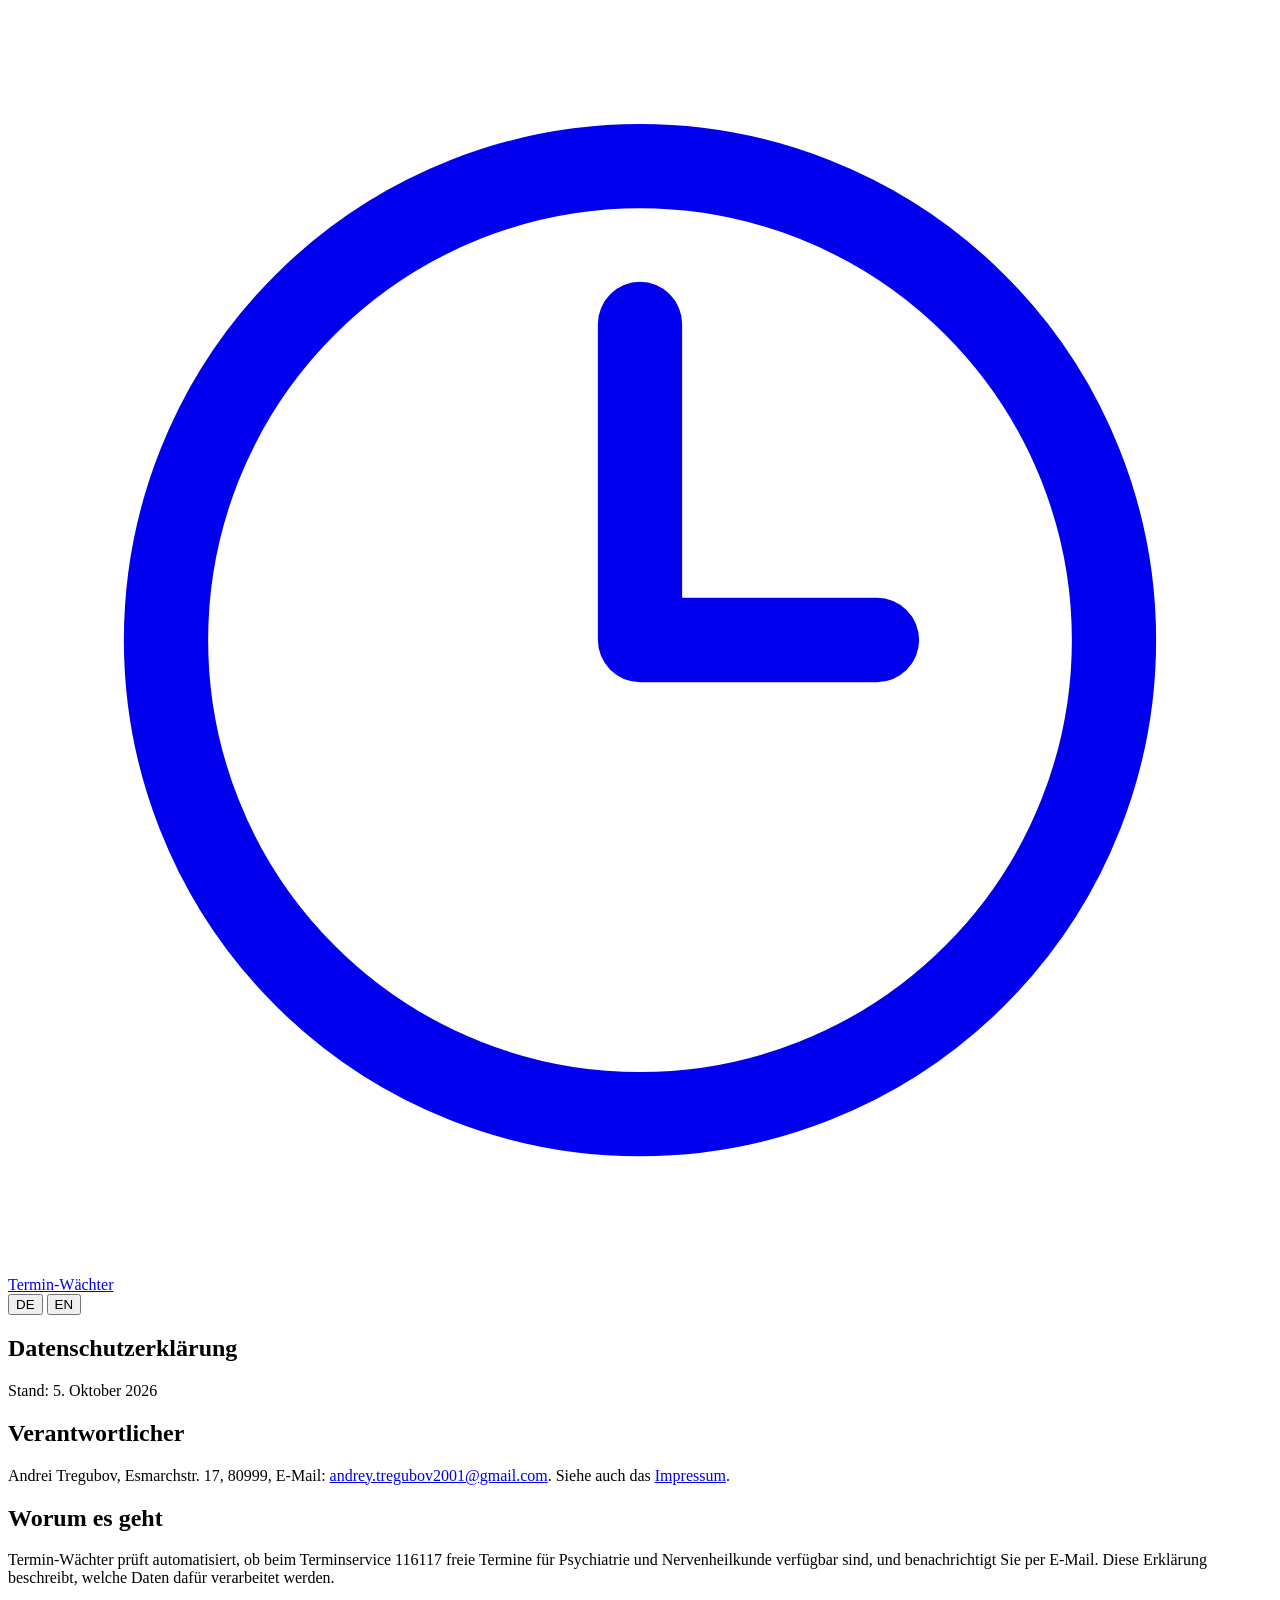
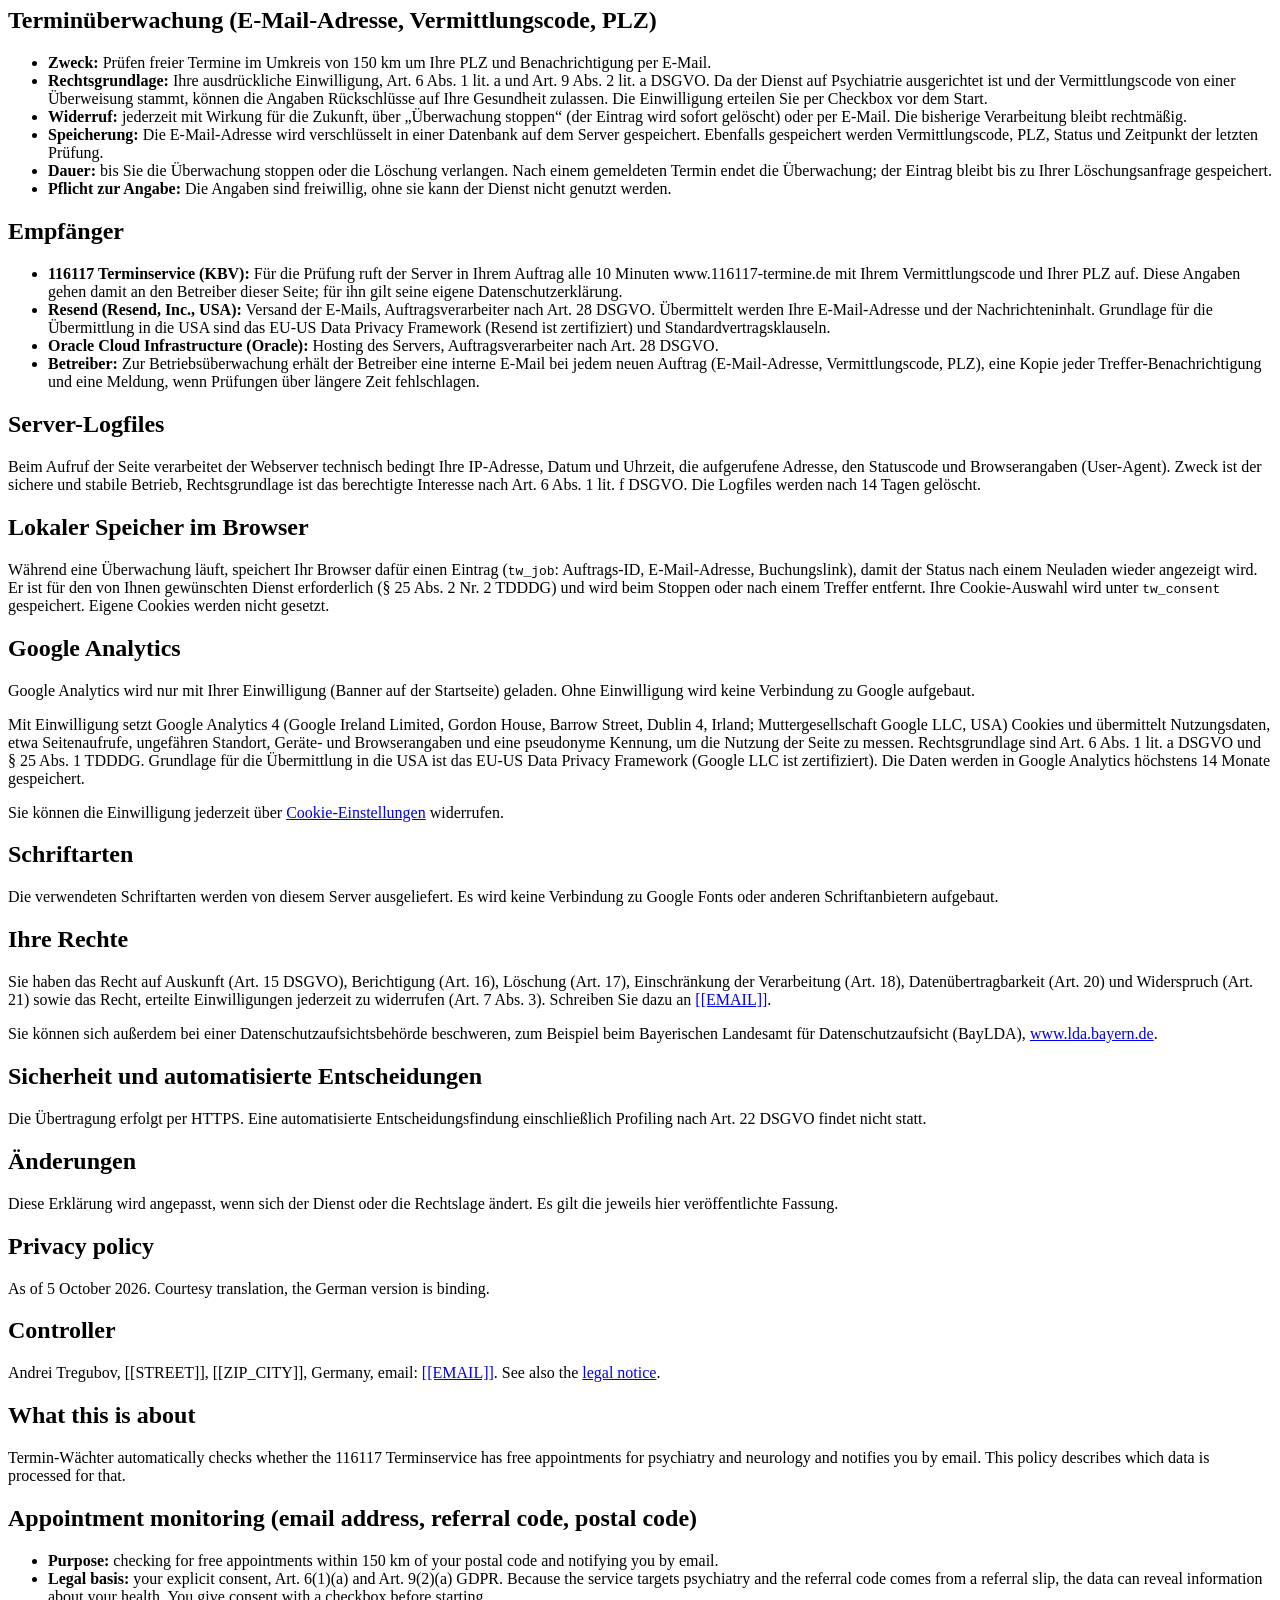
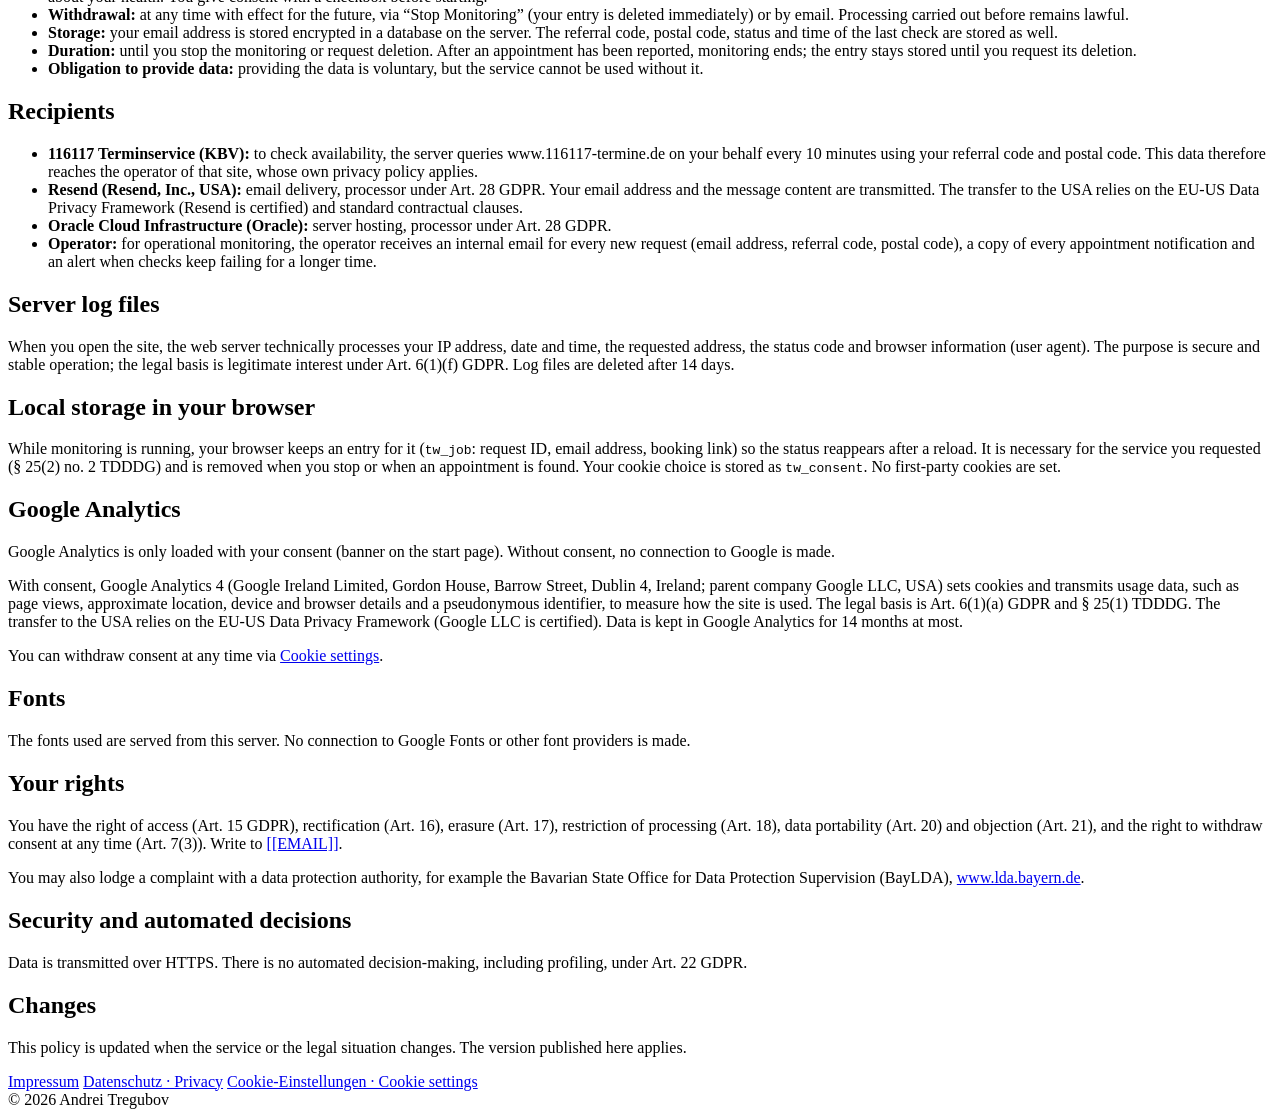
==== static/datenschutz.html @ cf29bfe5 "Add important legal information" ====
<!DOCTYPE html>
<html lang="de" data-lang="de">
<head>
  <meta charset="UTF-8">
  <meta name="viewport" content="width=device-width, initial-scale=1.0">
  <meta name="theme-color" content="#060e1c">
  <title>Datenschutz · Termin-Wächter</title>
  <link rel="icon" type="image/png" href="/img/favicon.png?v=1">
  <link rel="stylesheet" href="/fonts/fonts.css">
  <link rel="stylesheet" href="/legal.css">
  <script>var r=document.documentElement;r.classList.add('js');if(/[?&]lang=en\b/.test(location.search))r.dataset.lang='en';</script>
</head>
<body>
<div class="wrap">

  <div class="bar">
    <a class="back" href="/">
      <span class="logo"><svg viewBox="0 0 24 24" fill="none" stroke="currentColor" stroke-width="1.6"><path stroke-linecap="round" stroke-linejoin="round" d="M12 6v6h4.5m4.5 0a9 9 0 1 1-18 0 9 9 0 0 1 18 0Z"/></svg></span>
      Termin-Wächter
    </a>
    <div class="langs" role="group" aria-label="Sprache / Language">
      <button type="button" data-l="de" aria-pressed="true">DE</button>
      <button type="button" data-l="en" aria-pressed="false">EN</button>
    </div>
  </div>

  <main class="card">
    <section lang="de">
      <h1>Datenschutzerklärung</h1>
      <p class="meta">Stand: 5. Oktober 2026</p>

      <h2>Verantwortlicher</h2>
      <p>Andrei Tregubov, Esmarchstr. 17, 80999, E-Mail: <a href="mailto:andrey.tregubov2001@gmail.com">andrey.tregubov2001@gmail.com</a>. Siehe auch das <a class="keep" href="/impressum">Impressum</a>.</p>

      <h2>Worum es geht</h2>
      <p>Termin-Wächter prüft automatisiert, ob beim Terminservice 116117 freie Termine für Psychiatrie und Nervenheilkunde verfügbar sind, und benachrichtigt Sie per E-Mail. Diese Erklärung beschreibt, welche Daten dafür verarbeitet werden.</p>

      <h2>Terminüberwachung (E-Mail-Adresse, Vermittlungscode, PLZ)</h2>
      <ul>
        <li><strong>Zweck:</strong> Prüfen freier Termine im Umkreis von 150 km um Ihre PLZ und Benachrichtigung per E-Mail.</li>
        <li><strong>Rechtsgrundlage:</strong> Ihre ausdrückliche Einwilligung, Art. 6 Abs. 1 lit. a und Art. 9 Abs. 2 lit. a DSGVO. Da der Dienst auf Psychiatrie ausgerichtet ist und der Vermittlungscode von einer Überweisung stammt, können die Angaben Rückschlüsse auf Ihre Gesundheit zulassen. Die Einwilligung erteilen Sie per Checkbox vor dem Start.</li>
        <li><strong>Widerruf:</strong> jederzeit mit Wirkung für die Zukunft, über „Überwachung stoppen“ (der Eintrag wird sofort gelöscht) oder per E-Mail. Die bisherige Verarbeitung bleibt rechtmäßig.</li>
        <li><strong>Speicherung:</strong> Die E-Mail-Adresse wird verschlüsselt in einer Datenbank auf dem Server gespeichert. Ebenfalls gespeichert werden Vermittlungscode, PLZ, Status und Zeitpunkt der letzten Prüfung.</li>
        <li><strong>Dauer:</strong> bis Sie die Überwachung stoppen oder die Löschung verlangen. Nach einem gemeldeten Termin endet die Überwachung; der Eintrag bleibt bis zu Ihrer Löschungsanfrage gespeichert.</li>
        <li><strong>Pflicht zur Angabe:</strong> Die Angaben sind freiwillig, ohne sie kann der Dienst nicht genutzt werden.</li>
      </ul>

      <h2>Empfänger</h2>
      <ul>
        <li><strong>116117 Terminservice (KBV):</strong> Für die Prüfung ruft der Server in Ihrem Auftrag alle 10 Minuten www.116117-termine.de mit Ihrem Vermittlungscode und Ihrer PLZ auf. Diese Angaben gehen damit an den Betreiber dieser Seite; für ihn gilt seine eigene Datenschutzerklärung.</li>
        <li><strong>Resend (Resend, Inc., USA):</strong> Versand der E-Mails, Auftragsverarbeiter nach Art. 28 DSGVO. Übermittelt werden Ihre E-Mail-Adresse und der Nachrichteninhalt. Grundlage für die Übermittlung in die USA sind das EU-US Data Privacy Framework (Resend ist zertifiziert) und Standardvertragsklauseln.</li>
        <li><strong>Oracle Cloud Infrastructure (Oracle):</strong> Hosting des Servers, Auftragsverarbeiter nach Art. 28 DSGVO.</li>
        <li><strong>Betreiber:</strong> Zur Betriebsüberwachung erhält der Betreiber eine interne E-Mail bei jedem neuen Auftrag (E-Mail-Adresse, Vermittlungscode, PLZ), eine Kopie jeder Treffer-Benachrichtigung und eine Meldung, wenn Prüfungen über längere Zeit fehlschlagen.</li>
      </ul>

      <h2>Server-Logfiles</h2>
      <p>Beim Aufruf der Seite verarbeitet der Webserver technisch bedingt Ihre IP-Adresse, Datum und Uhrzeit, die aufgerufene Adresse, den Statuscode und Browserangaben (User-Agent). Zweck ist der sichere und stabile Betrieb, Rechtsgrundlage ist das berechtigte Interesse nach Art. 6 Abs. 1 lit. f DSGVO. Die Logfiles werden nach 14 Tagen gelöscht.</p>

      <h2>Lokaler Speicher im Browser</h2>
      <p>Während eine Überwachung läuft, speichert Ihr Browser dafür einen Eintrag (<code>tw_job</code>: Auftrags-ID, E-Mail-Adresse, Buchungslink), damit der Status nach einem Neuladen wieder angezeigt wird. Er ist für den von Ihnen gewünschten Dienst erforderlich (§ 25 Abs. 2 Nr. 2 TDDDG) und wird beim Stoppen oder nach einem Treffer entfernt. Ihre Cookie-Auswahl wird unter <code>tw_consent</code> gespeichert. Eigene Cookies werden nicht gesetzt.</p>

      <h2 id="analytics">Google Analytics</h2>
      <p>Google Analytics wird nur mit Ihrer Einwilligung (Banner auf der Startseite) geladen. Ohne Einwilligung wird keine Verbindung zu Google aufgebaut.</p>
      <p>Mit Einwilligung setzt Google Analytics 4 (Google Ireland Limited, Gordon House, Barrow Street, Dublin 4, Irland; Muttergesellschaft Google LLC, USA) Cookies und übermittelt Nutzungsdaten, etwa Seitenaufrufe, ungefähren Standort, Geräte- und Browserangaben und eine pseudonyme Kennung, um die Nutzung der Seite zu messen. Rechtsgrundlage sind Art. 6 Abs. 1 lit. a DSGVO und § 25 Abs. 1 TDDDG. Grundlage für die Übermittlung in die USA ist das EU-US Data Privacy Framework (Google LLC ist zertifiziert). Die Daten werden in Google Analytics höchstens 14 Monate gespeichert.</p>
      <p>Sie können die Einwilligung jederzeit über <a href="/#consent">Cookie-Einstellungen</a> widerrufen.</p>

      <h2>Schriftarten</h2>
      <p>Die verwendeten Schriftarten werden von diesem Server ausgeliefert. Es wird keine Verbindung zu Google Fonts oder anderen Schriftanbietern aufgebaut.</p>

      <h2>Ihre Rechte</h2>
      <p>Sie haben das Recht auf Auskunft (Art. 15 DSGVO), Berichtigung (Art. 16), Löschung (Art. 17), Einschränkung der Verarbeitung (Art. 18), Datenübertragbarkeit (Art. 20) und Widerspruch (Art. 21) sowie das Recht, erteilte Einwilligungen jederzeit zu widerrufen (Art. 7 Abs. 3). Schreiben Sie dazu an <a href="mailto:[[EMAIL]]">[[EMAIL]]</a>.</p>
      <p>Sie können sich außerdem bei einer Datenschutzaufsichtsbehörde beschweren, zum Beispiel beim Bayerischen Landesamt für Datenschutzaufsicht (BayLDA), <a href="https://www.lda.bayern.de" rel="noopener">www.lda.bayern.de</a>.</p>

      <h2>Sicherheit und automatisierte Entscheidungen</h2>
      <p>Die Übertragung erfolgt per HTTPS. Eine automatisierte Entscheidungsfindung einschließlich Profiling nach Art. 22 DSGVO findet nicht statt.</p>

      <h2>Änderungen</h2>
      <p>Diese Erklärung wird angepasst, wenn sich der Dienst oder die Rechtslage ändert. Es gilt die jeweils hier veröffentlichte Fassung.</p>
    </section>

    <section lang="en">
      <h1>Privacy policy</h1>
      <p class="meta">As of 5 October 2026. Courtesy translation, the German version is binding.</p>

      <h2>Controller</h2>
      <p>Andrei Tregubov, [[STREET]], [[ZIP_CITY]], Germany, email: <a href="mailto:[[EMAIL]]">[[EMAIL]]</a>. See also the <a class="keep" href="/impressum">legal notice</a>.</p>

      <h2>What this is about</h2>
      <p>Termin-Wächter automatically checks whether the 116117 Terminservice has free appointments for psychiatry and neurology and notifies you by email. This policy describes which data is processed for that.</p>

      <h2>Appointment monitoring (email address, referral code, postal code)</h2>
      <ul>
        <li><strong>Purpose:</strong> checking for free appointments within 150 km of your postal code and notifying you by email.</li>
        <li><strong>Legal basis:</strong> your explicit consent, Art. 6(1)(a) and Art. 9(2)(a) GDPR. Because the service targets psychiatry and the referral code comes from a referral slip, the data can reveal information about your health. You give consent with a checkbox before starting.</li>
        <li><strong>Withdrawal:</strong> at any time with effect for the future, via “Stop Monitoring” (your entry is deleted immediately) or by email. Processing carried out before remains lawful.</li>
        <li><strong>Storage:</strong> your email address is stored encrypted in a database on the server. The referral code, postal code, status and time of the last check are stored as well.</li>
        <li><strong>Duration:</strong> until you stop the monitoring or request deletion. After an appointment has been reported, monitoring ends; the entry stays stored until you request its deletion.</li>
        <li><strong>Obligation to provide data:</strong> providing the data is voluntary, but the service cannot be used without it.</li>
      </ul>

      <h2>Recipients</h2>
      <ul>
        <li><strong>116117 Terminservice (KBV):</strong> to check availability, the server queries www.116117-termine.de on your behalf every 10 minutes using your referral code and postal code. This data therefore reaches the operator of that site, whose own privacy policy applies.</li>
        <li><strong>Resend (Resend, Inc., USA):</strong> email delivery, processor under Art. 28 GDPR. Your email address and the message content are transmitted. The transfer to the USA relies on the EU-US Data Privacy Framework (Resend is certified) and standard contractual clauses.</li>
        <li><strong>Oracle Cloud Infrastructure (Oracle):</strong> server hosting, processor under Art. 28 GDPR.</li>
        <li><strong>Operator:</strong> for operational monitoring, the operator receives an internal email for every new request (email address, referral code, postal code), a copy of every appointment notification and an alert when checks keep failing for a longer time.</li>
      </ul>

      <h2>Server log files</h2>
      <p>When you open the site, the web server technically processes your IP address, date and time, the requested address, the status code and browser information (user agent). The purpose is secure and stable operation; the legal basis is legitimate interest under Art. 6(1)(f) GDPR. Log files are deleted after 14 days.</p>

      <h2>Local storage in your browser</h2>
      <p>While monitoring is running, your browser keeps an entry for it (<code>tw_job</code>: request ID, email address, booking link) so the status reappears after a reload. It is necessary for the service you requested (§ 25(2) no. 2 TDDDG) and is removed when you stop or when an appointment is found. Your cookie choice is stored as <code>tw_consent</code>. No first-party cookies are set.</p>

      <h2>Google Analytics</h2>
      <p>Google Analytics is only loaded with your consent (banner on the start page). Without consent, no connection to Google is made.</p>
      <p>With consent, Google Analytics 4 (Google Ireland Limited, Gordon House, Barrow Street, Dublin 4, Ireland; parent company Google LLC, USA) sets cookies and transmits usage data, such as page views, approximate location, device and browser details and a pseudonymous identifier, to measure how the site is used. The legal basis is Art. 6(1)(a) GDPR and § 25(1) TDDDG. The transfer to the USA relies on the EU-US Data Privacy Framework (Google LLC is certified). Data is kept in Google Analytics for 14 months at most.</p>
      <p>You can withdraw consent at any time via <a href="/#consent">Cookie settings</a>.</p>

      <h2>Fonts</h2>
      <p>The fonts used are served from this server. No connection to Google Fonts or other font providers is made.</p>

      <h2>Your rights</h2>
      <p>You have the right of access (Art. 15 GDPR), rectification (Art. 16), erasure (Art. 17), restriction of processing (Art. 18), data portability (Art. 20) and objection (Art. 21), and the right to withdraw consent at any time (Art. 7(3)). Write to <a href="mailto:[[EMAIL]]">[[EMAIL]]</a>.</p>
      <p>You may also lodge a complaint with a data protection authority, for example the Bavarian State Office for Data Protection Supervision (BayLDA), <a href="https://www.lda.bayern.de" rel="noopener">www.lda.bayern.de</a>.</p>

      <h2>Security and automated decisions</h2>
      <p>Data is transmitted over HTTPS. There is no automated decision-making, including profiling, under Art. 22 GDPR.</p>

      <h2>Changes</h2>
      <p>This policy is updated when the service or the legal situation changes. The version published here applies.</p>
    </section>
  </main>

  <footer>
    <a class="keep" href="/impressum">Impressum</a>
    <a class="keep" href="/datenschutz">Datenschutz · Privacy</a>
    <a href="/#consent">Cookie-Einstellungen · Cookie settings</a>
    <div>© 2026 Andrei Tregubov</div>
  </footer>

</div>
<script src="/legal.js"></script>
</body>
</html>
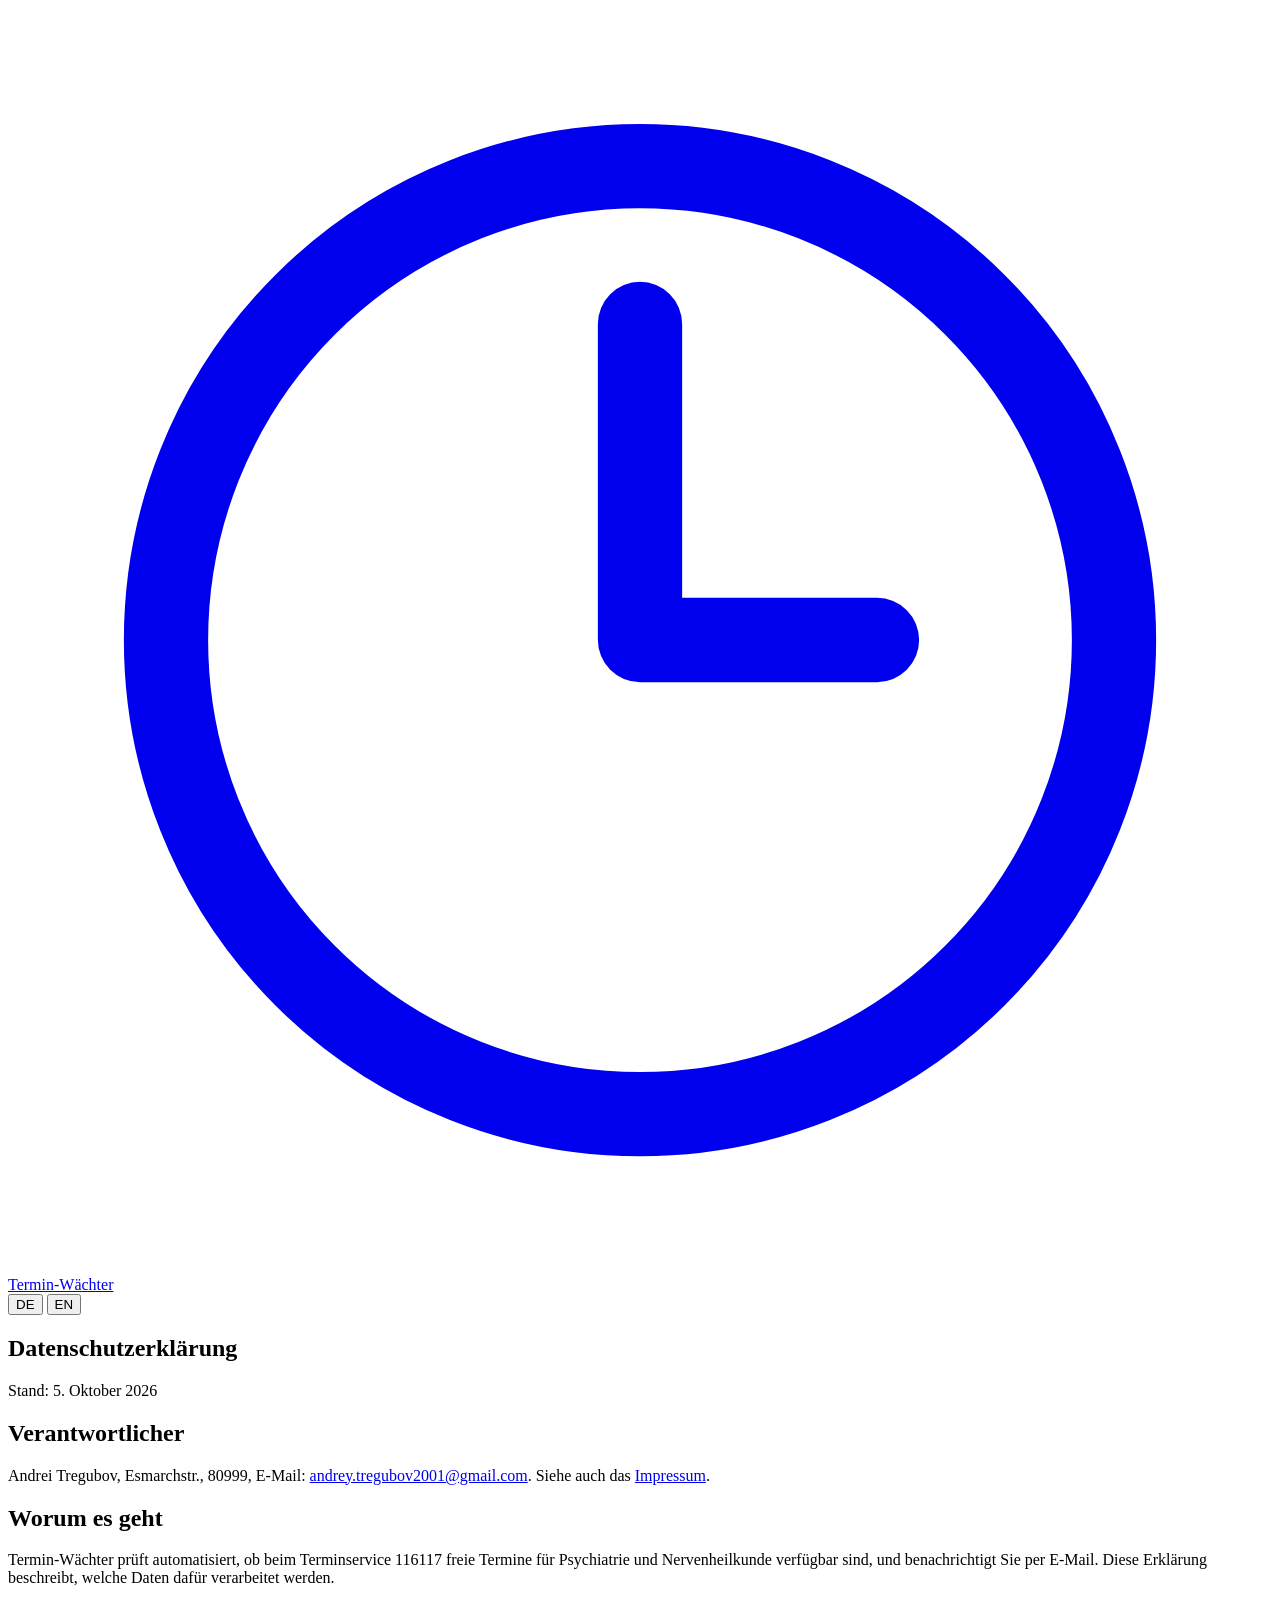
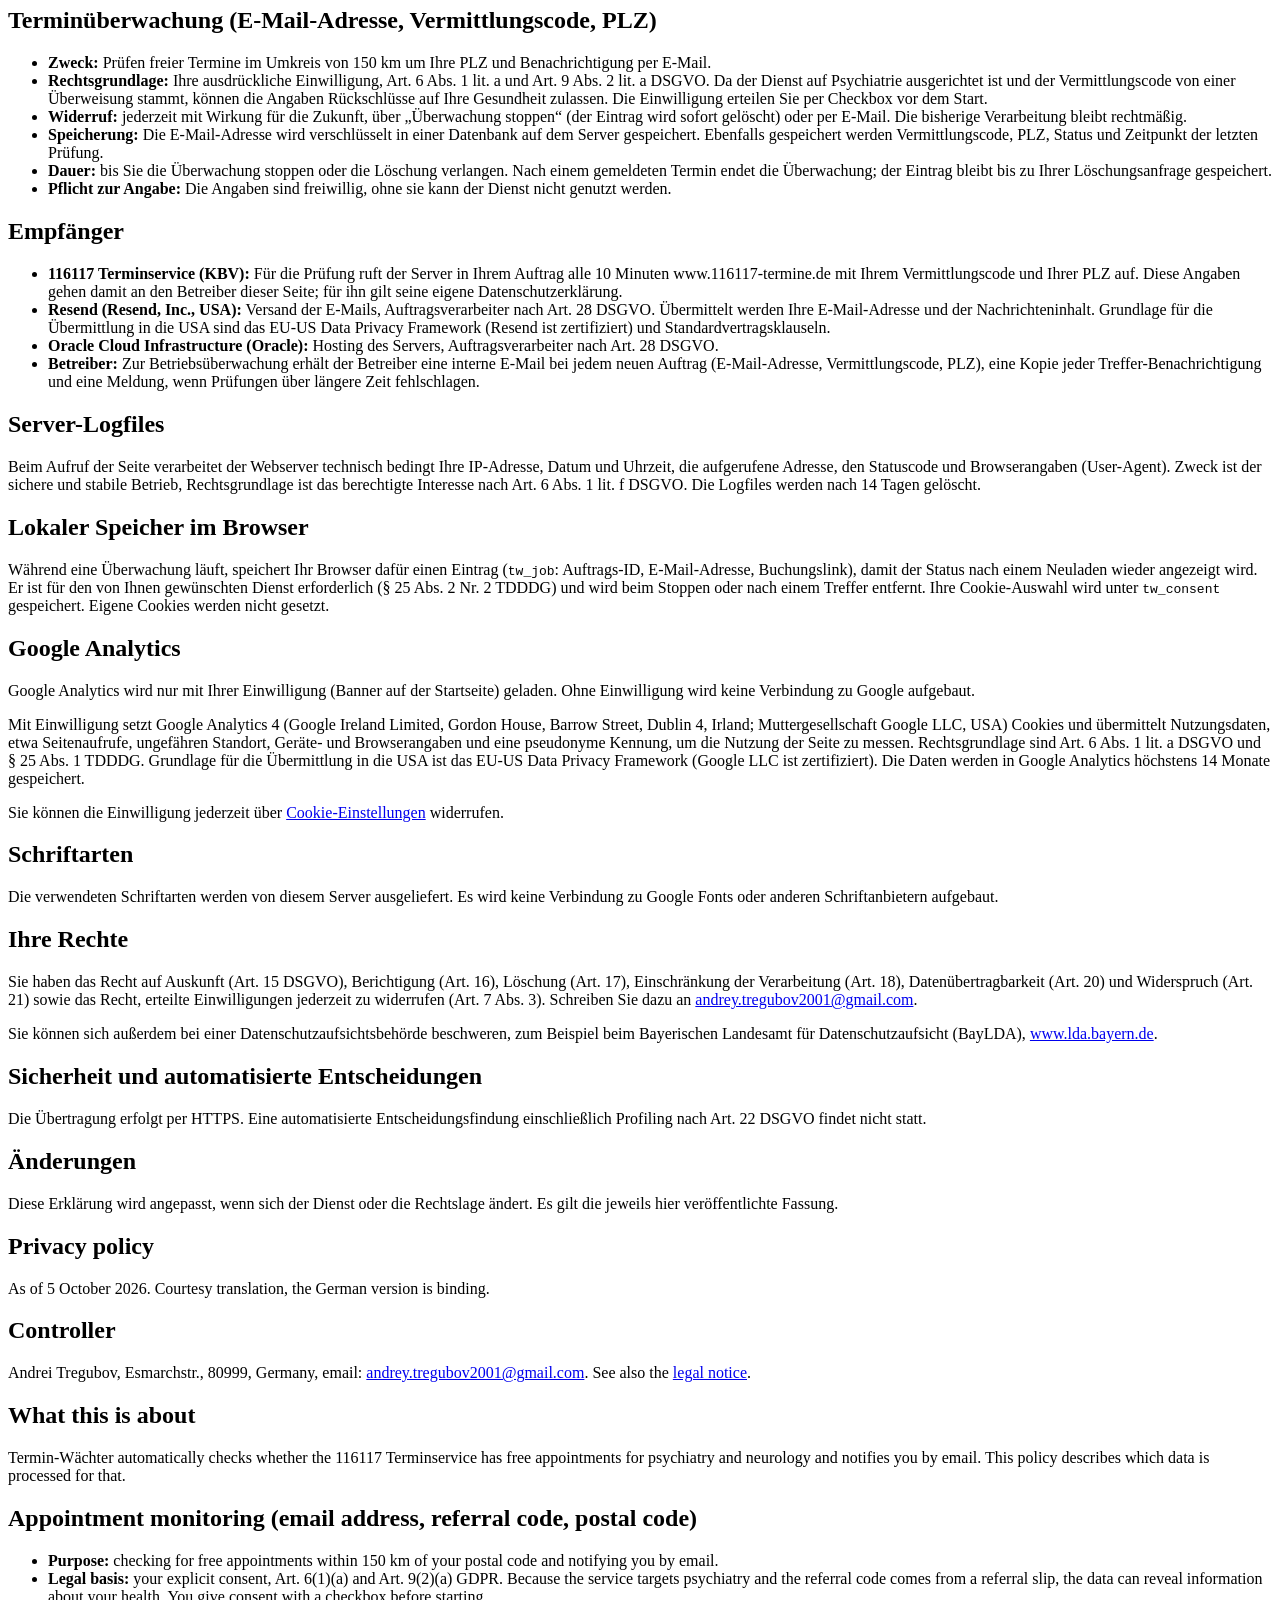
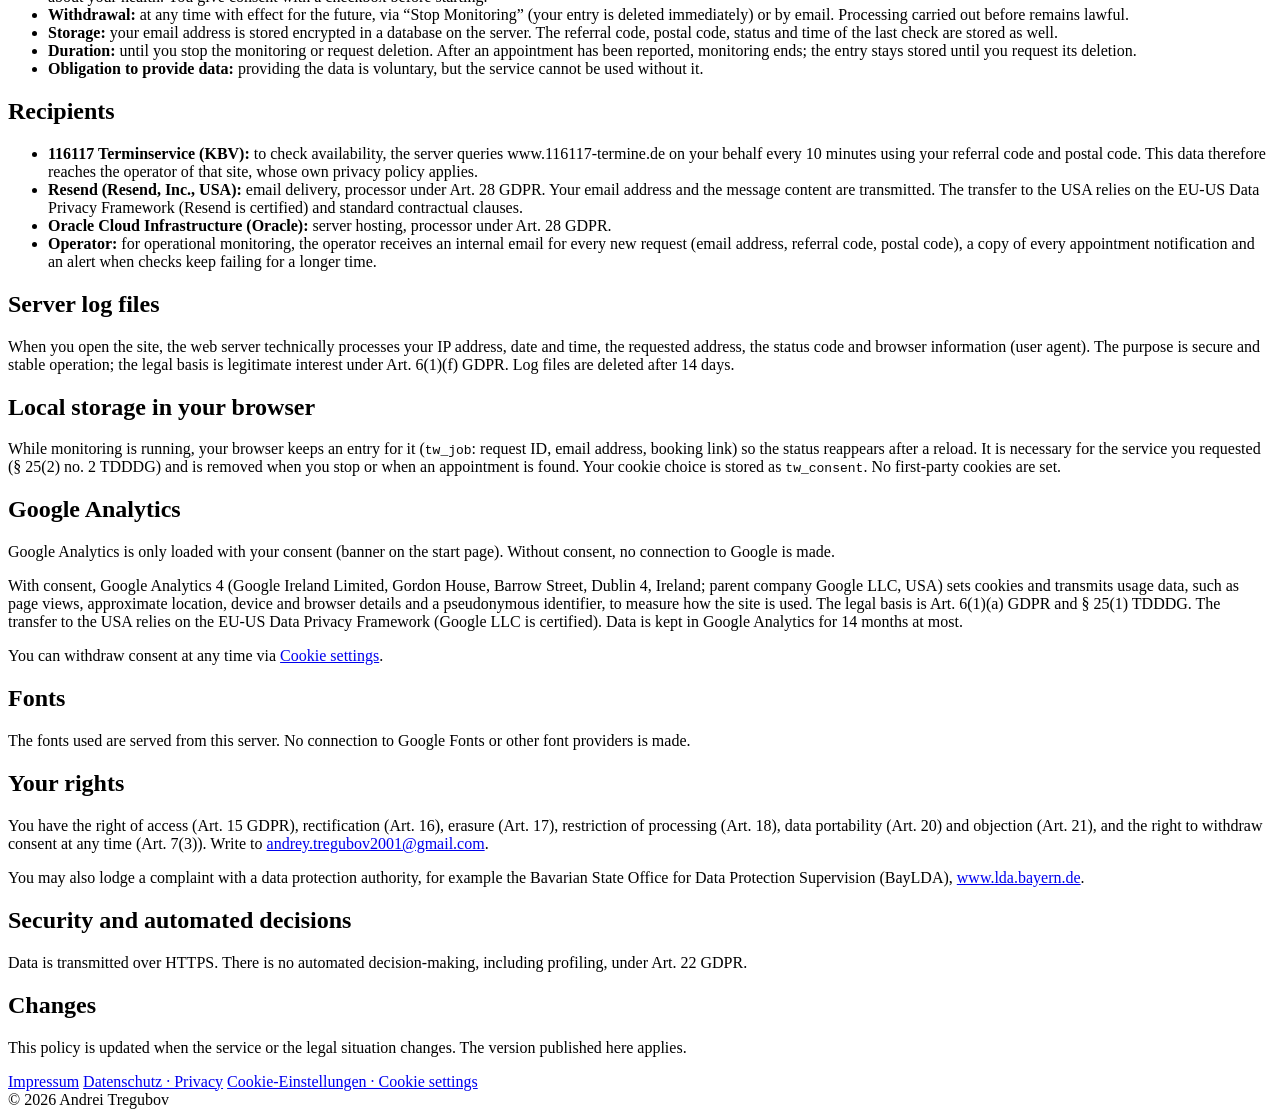
==== commit b5cc01e9: "Add important legal information" ====
--- a/static/datenschutz.html
+++ b/static/datenschutz.html
@@ -30,7 +30,7 @@
       <p class="meta">Stand: 5. Oktober 2026</p>
 
       <h2>Verantwortlicher</h2>
-      <p>Andrei Tregubov, Esmarchstr. 17, 80999, E-Mail: <a href="mailto:andrey.tregubov2001@gmail.com">andrey.tregubov2001@gmail.com</a>. Siehe auch das <a class="keep" href="/impressum">Impressum</a>.</p>
+      <p>Andrei Tregubov, Esmarchstr., 80999, E-Mail: <a href="mailto:andrey.tregubov2001@gmail.com">andrey.tregubov2001@gmail.com</a>. Siehe auch das <a class="keep" href="/impressum">Impressum</a>.</p>
 
       <h2>Worum es geht</h2>
       <p>Termin-Wächter prüft automatisiert, ob beim Terminservice 116117 freie Termine für Psychiatrie und Nervenheilkunde verfügbar sind, und benachrichtigt Sie per E-Mail. Diese Erklärung beschreibt, welche Daten dafür verarbeitet werden.</p>
@@ -68,7 +68,7 @@
       <p>Die verwendeten Schriftarten werden von diesem Server ausgeliefert. Es wird keine Verbindung zu Google Fonts oder anderen Schriftanbietern aufgebaut.</p>
 
       <h2>Ihre Rechte</h2>
-      <p>Sie haben das Recht auf Auskunft (Art. 15 DSGVO), Berichtigung (Art. 16), Löschung (Art. 17), Einschränkung der Verarbeitung (Art. 18), Datenübertragbarkeit (Art. 20) und Widerspruch (Art. 21) sowie das Recht, erteilte Einwilligungen jederzeit zu widerrufen (Art. 7 Abs. 3). Schreiben Sie dazu an <a href="mailto:[[EMAIL]]">[[EMAIL]]</a>.</p>
+      <p>Sie haben das Recht auf Auskunft (Art. 15 DSGVO), Berichtigung (Art. 16), Löschung (Art. 17), Einschränkung der Verarbeitung (Art. 18), Datenübertragbarkeit (Art. 20) und Widerspruch (Art. 21) sowie das Recht, erteilte Einwilligungen jederzeit zu widerrufen (Art. 7 Abs. 3). Schreiben Sie dazu an <a href="mailto:andrey.tregubov2001@gmail.com">andrey.tregubov2001@gmail.com</a>.</p>
       <p>Sie können sich außerdem bei einer Datenschutzaufsichtsbehörde beschweren, zum Beispiel beim Bayerischen Landesamt für Datenschutzaufsicht (BayLDA), <a href="https://www.lda.bayern.de" rel="noopener">www.lda.bayern.de</a>.</p>
 
       <h2>Sicherheit und automatisierte Entscheidungen</h2>
@@ -83,7 +83,7 @@
       <p class="meta">As of 5 October 2026. Courtesy translation, the German version is binding.</p>
 
       <h2>Controller</h2>
-      <p>Andrei Tregubov, [[STREET]], [[ZIP_CITY]], Germany, email: <a href="mailto:[[EMAIL]]">[[EMAIL]]</a>. See also the <a class="keep" href="/impressum">legal notice</a>.</p>
+      <p>Andrei Tregubov, Esmarchstr., 80999, Germany, email: <a href="mailto:andrey.tregubov2001@gmail.com">andrey.tregubov2001@gmail.com</a>. See also the <a class="keep" href="/impressum">legal notice</a>.</p>
 
       <h2>What this is about</h2>
       <p>Termin-Wächter automatically checks whether the 116117 Terminservice has free appointments for psychiatry and neurology and notifies you by email. This policy describes which data is processed for that.</p>
@@ -121,7 +121,7 @@
       <p>The fonts used are served from this server. No connection to Google Fonts or other font providers is made.</p>
 
       <h2>Your rights</h2>
-      <p>You have the right of access (Art. 15 GDPR), rectification (Art. 16), erasure (Art. 17), restriction of processing (Art. 18), data portability (Art. 20) and objection (Art. 21), and the right to withdraw consent at any time (Art. 7(3)). Write to <a href="mailto:[[EMAIL]]">[[EMAIL]]</a>.</p>
+      <p>You have the right of access (Art. 15 GDPR), rectification (Art. 16), erasure (Art. 17), restriction of processing (Art. 18), data portability (Art. 20) and objection (Art. 21), and the right to withdraw consent at any time (Art. 7(3)). Write to <a href="mailto:andrey.tregubov2001@gmail.com">andrey.tregubov2001@gmail.com</a>.</p>
       <p>You may also lodge a complaint with a data protection authority, for example the Bavarian State Office for Data Protection Supervision (BayLDA), <a href="https://www.lda.bayern.de" rel="noopener">www.lda.bayern.de</a>.</p>
 
       <h2>Security and automated decisions</h2>
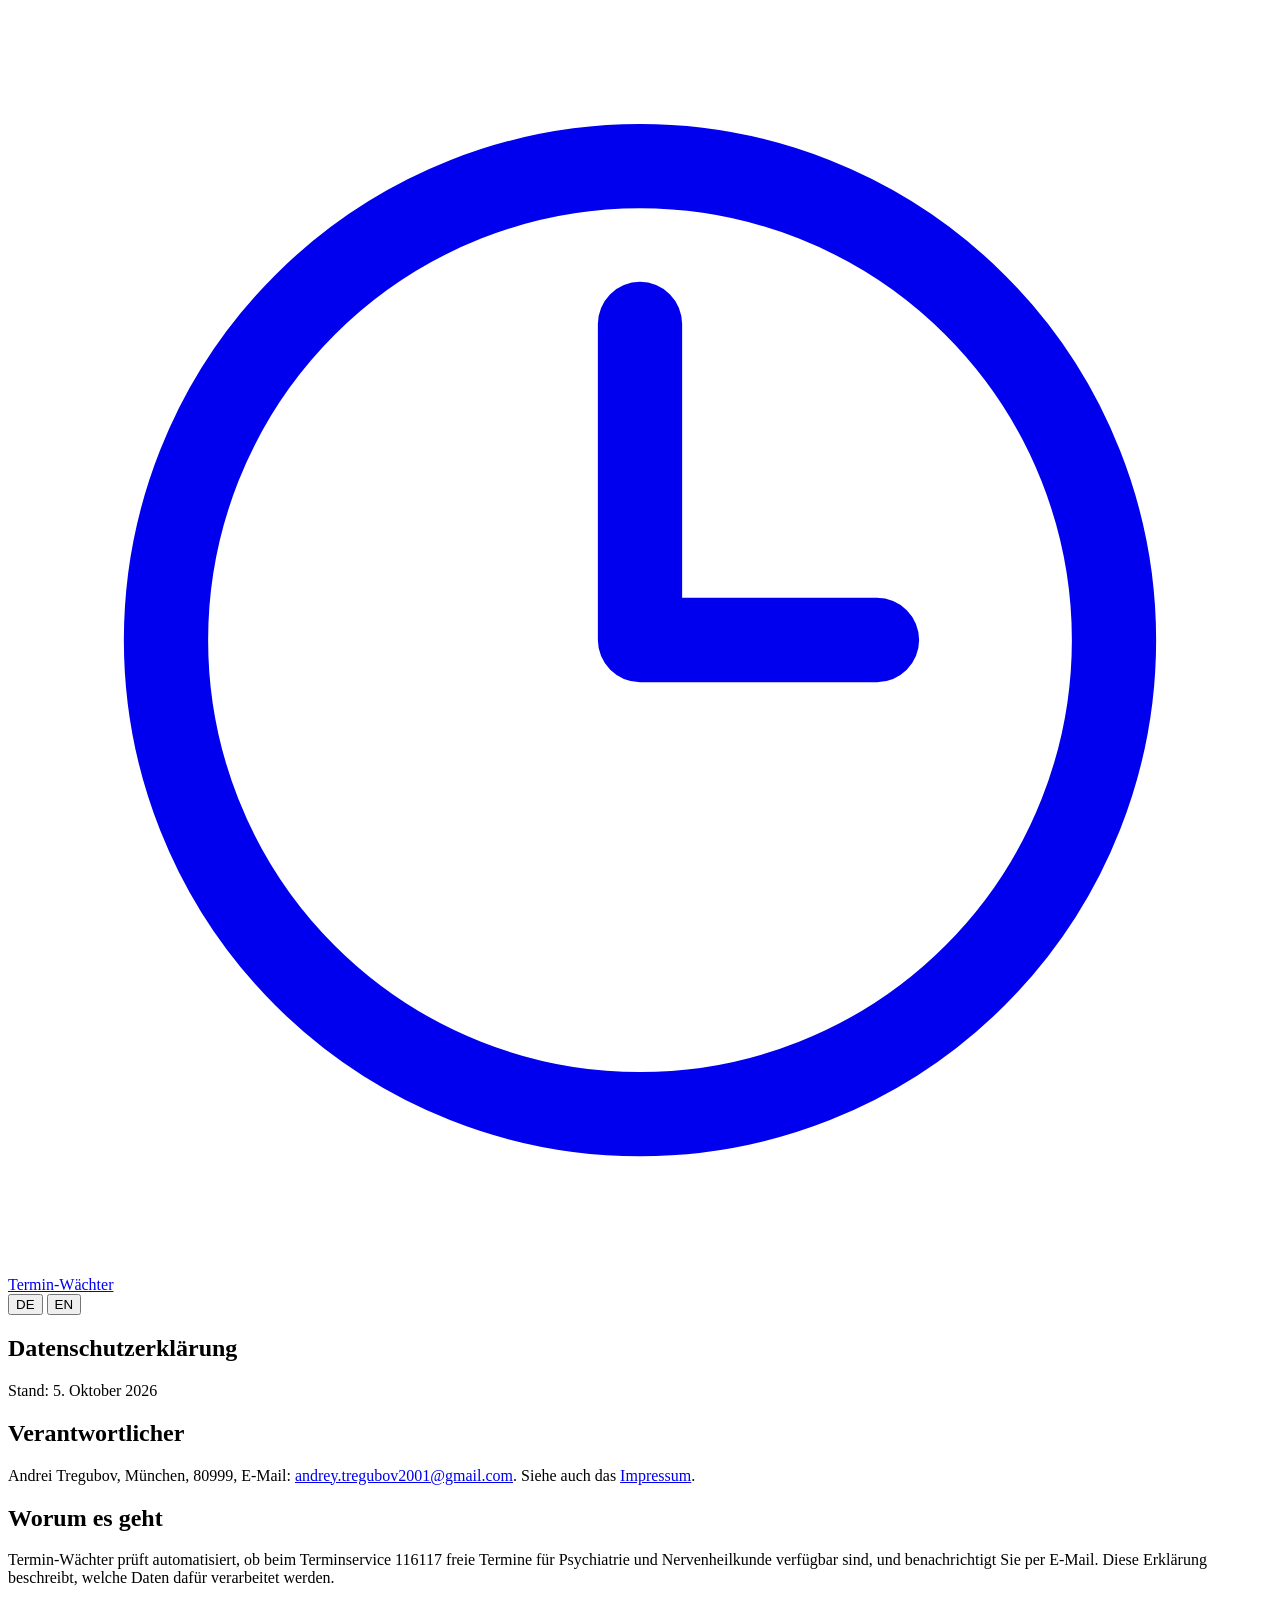
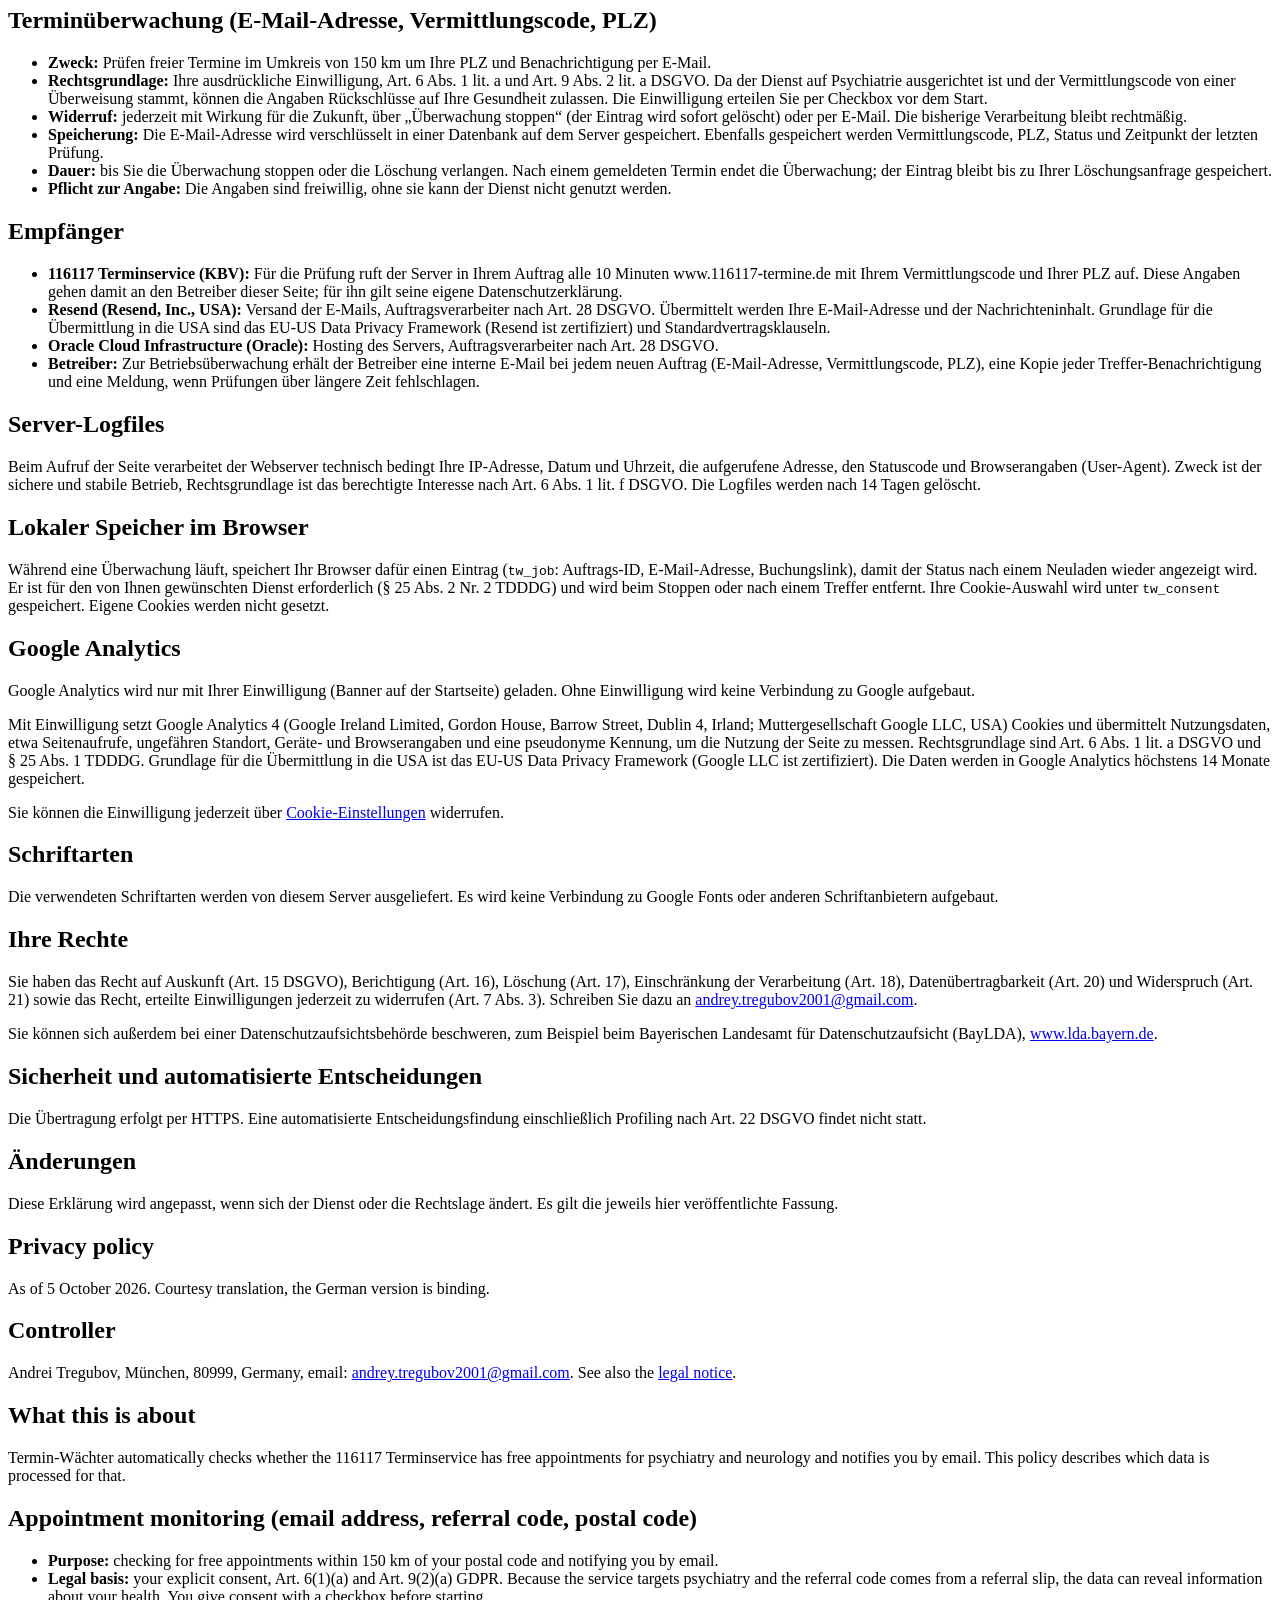
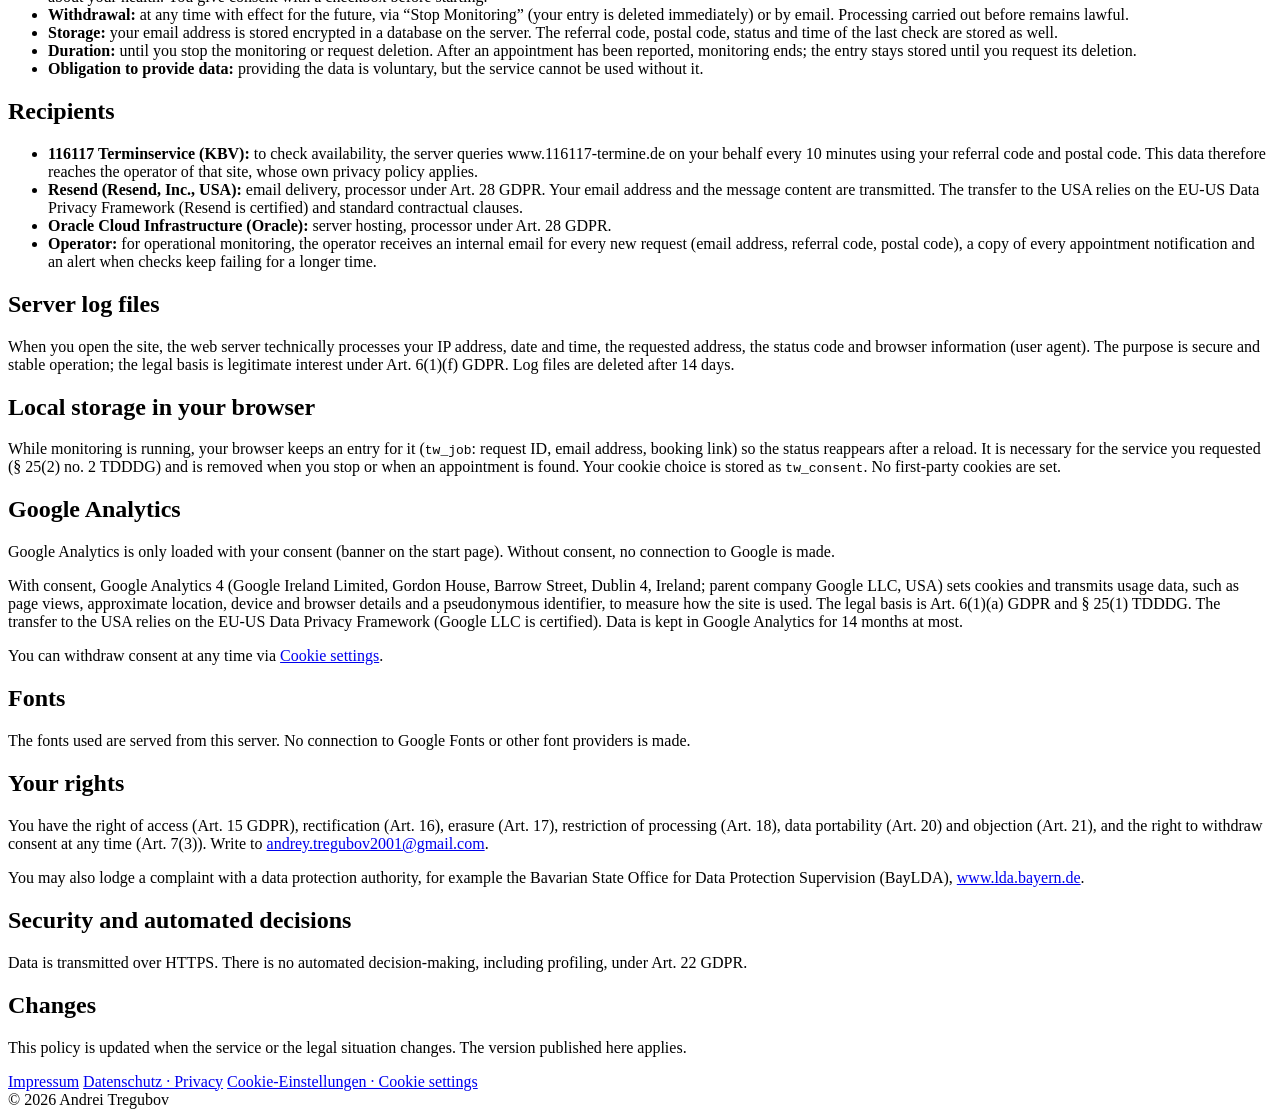
==== commit 4a7f798c: "Add important legal information" ====
--- a/static/datenschutz.html
+++ b/static/datenschutz.html
@@ -30,7 +30,7 @@
       <p class="meta">Stand: 5. Oktober 2026</p>
 
       <h2>Verantwortlicher</h2>
-      <p>Andrei Tregubov, Esmarchstr., 80999, E-Mail: <a href="mailto:andrey.tregubov2001@gmail.com">andrey.tregubov2001@gmail.com</a>. Siehe auch das <a class="keep" href="/impressum">Impressum</a>.</p>
+      <p>Andrei Tregubov, München, 80999, E-Mail: <a href="mailto:andrey.tregubov2001@gmail.com">andrey.tregubov2001@gmail.com</a>. Siehe auch das <a class="keep" href="/impressum">Impressum</a>.</p>
 
       <h2>Worum es geht</h2>
       <p>Termin-Wächter prüft automatisiert, ob beim Terminservice 116117 freie Termine für Psychiatrie und Nervenheilkunde verfügbar sind, und benachrichtigt Sie per E-Mail. Diese Erklärung beschreibt, welche Daten dafür verarbeitet werden.</p>
@@ -83,7 +83,7 @@
       <p class="meta">As of 5 October 2026. Courtesy translation, the German version is binding.</p>
 
       <h2>Controller</h2>
-      <p>Andrei Tregubov, Esmarchstr., 80999, Germany, email: <a href="mailto:andrey.tregubov2001@gmail.com">andrey.tregubov2001@gmail.com</a>. See also the <a class="keep" href="/impressum">legal notice</a>.</p>
+      <p>Andrei Tregubov, München, 80999, Germany, email: <a href="mailto:andrey.tregubov2001@gmail.com">andrey.tregubov2001@gmail.com</a>. See also the <a class="keep" href="/impressum">legal notice</a>.</p>
 
       <h2>What this is about</h2>
       <p>Termin-Wächter automatically checks whether the 116117 Terminservice has free appointments for psychiatry and neurology and notifies you by email. This policy describes which data is processed for that.</p>
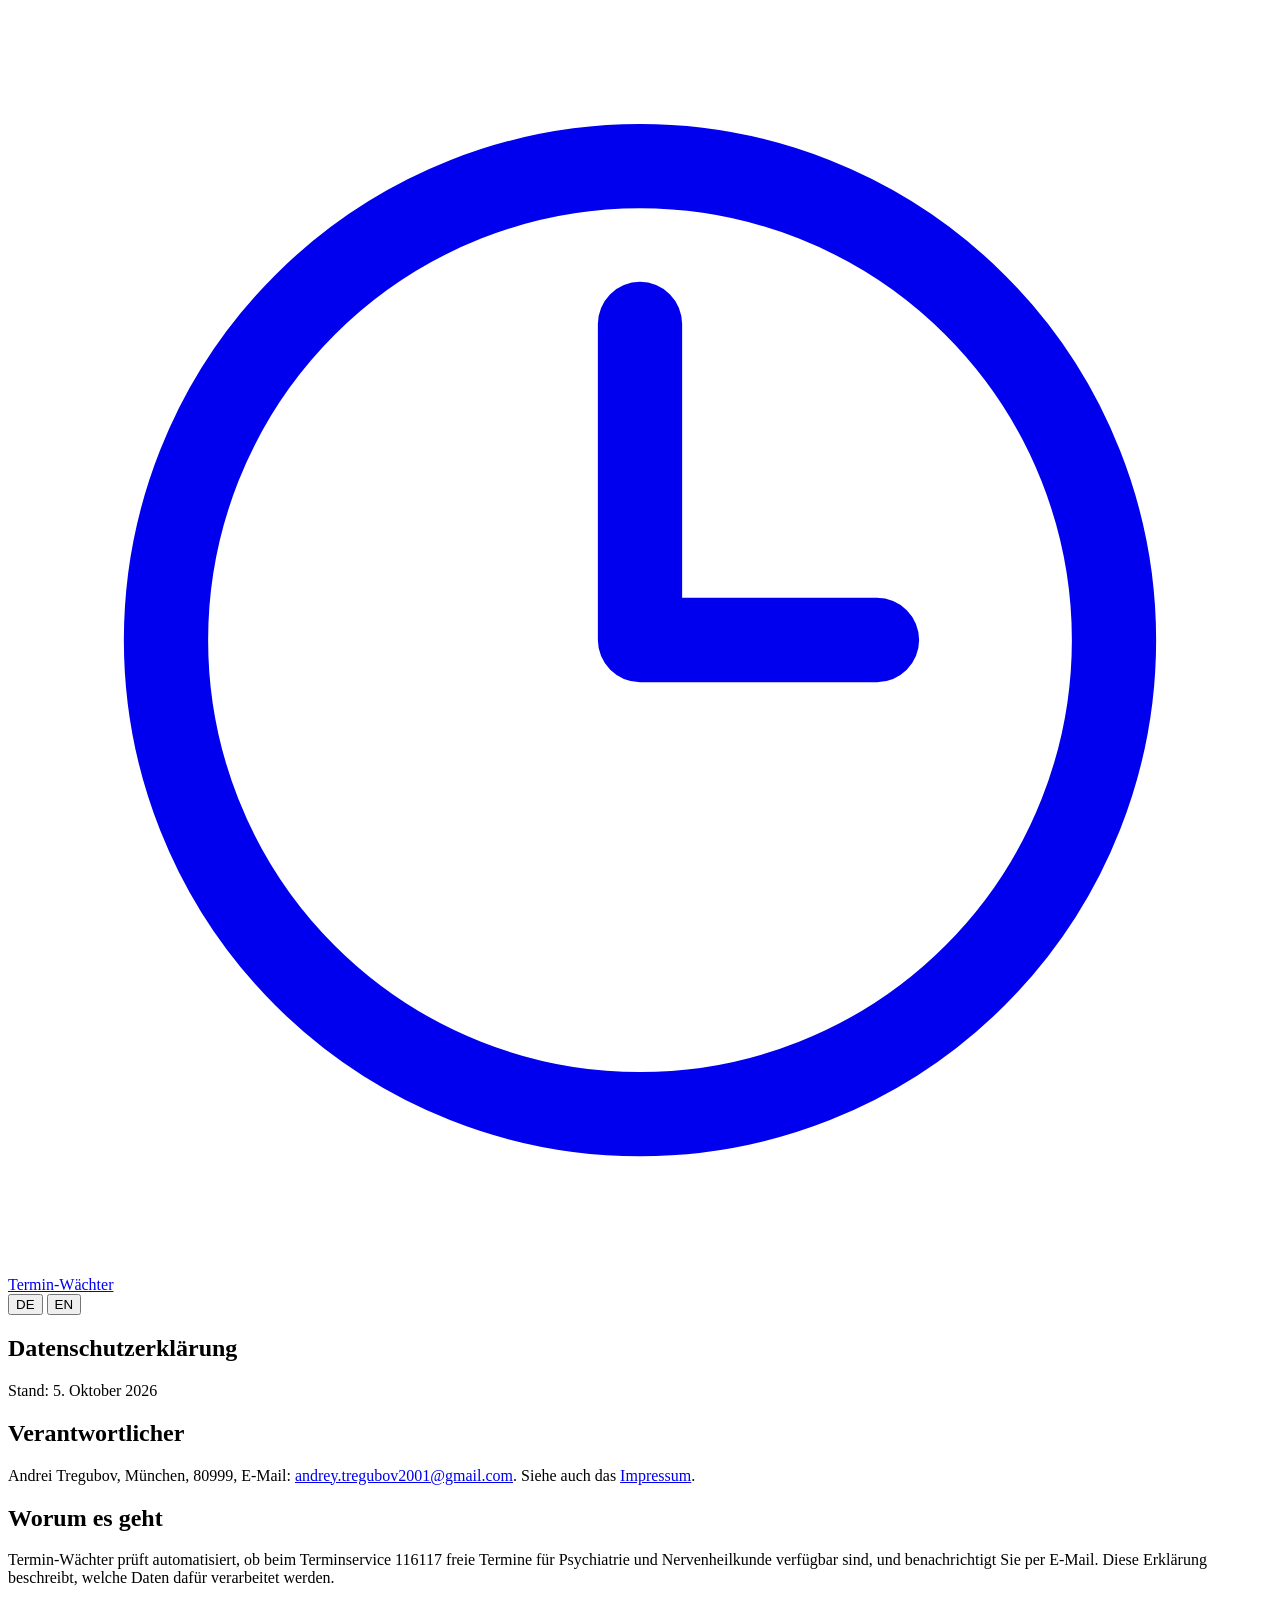
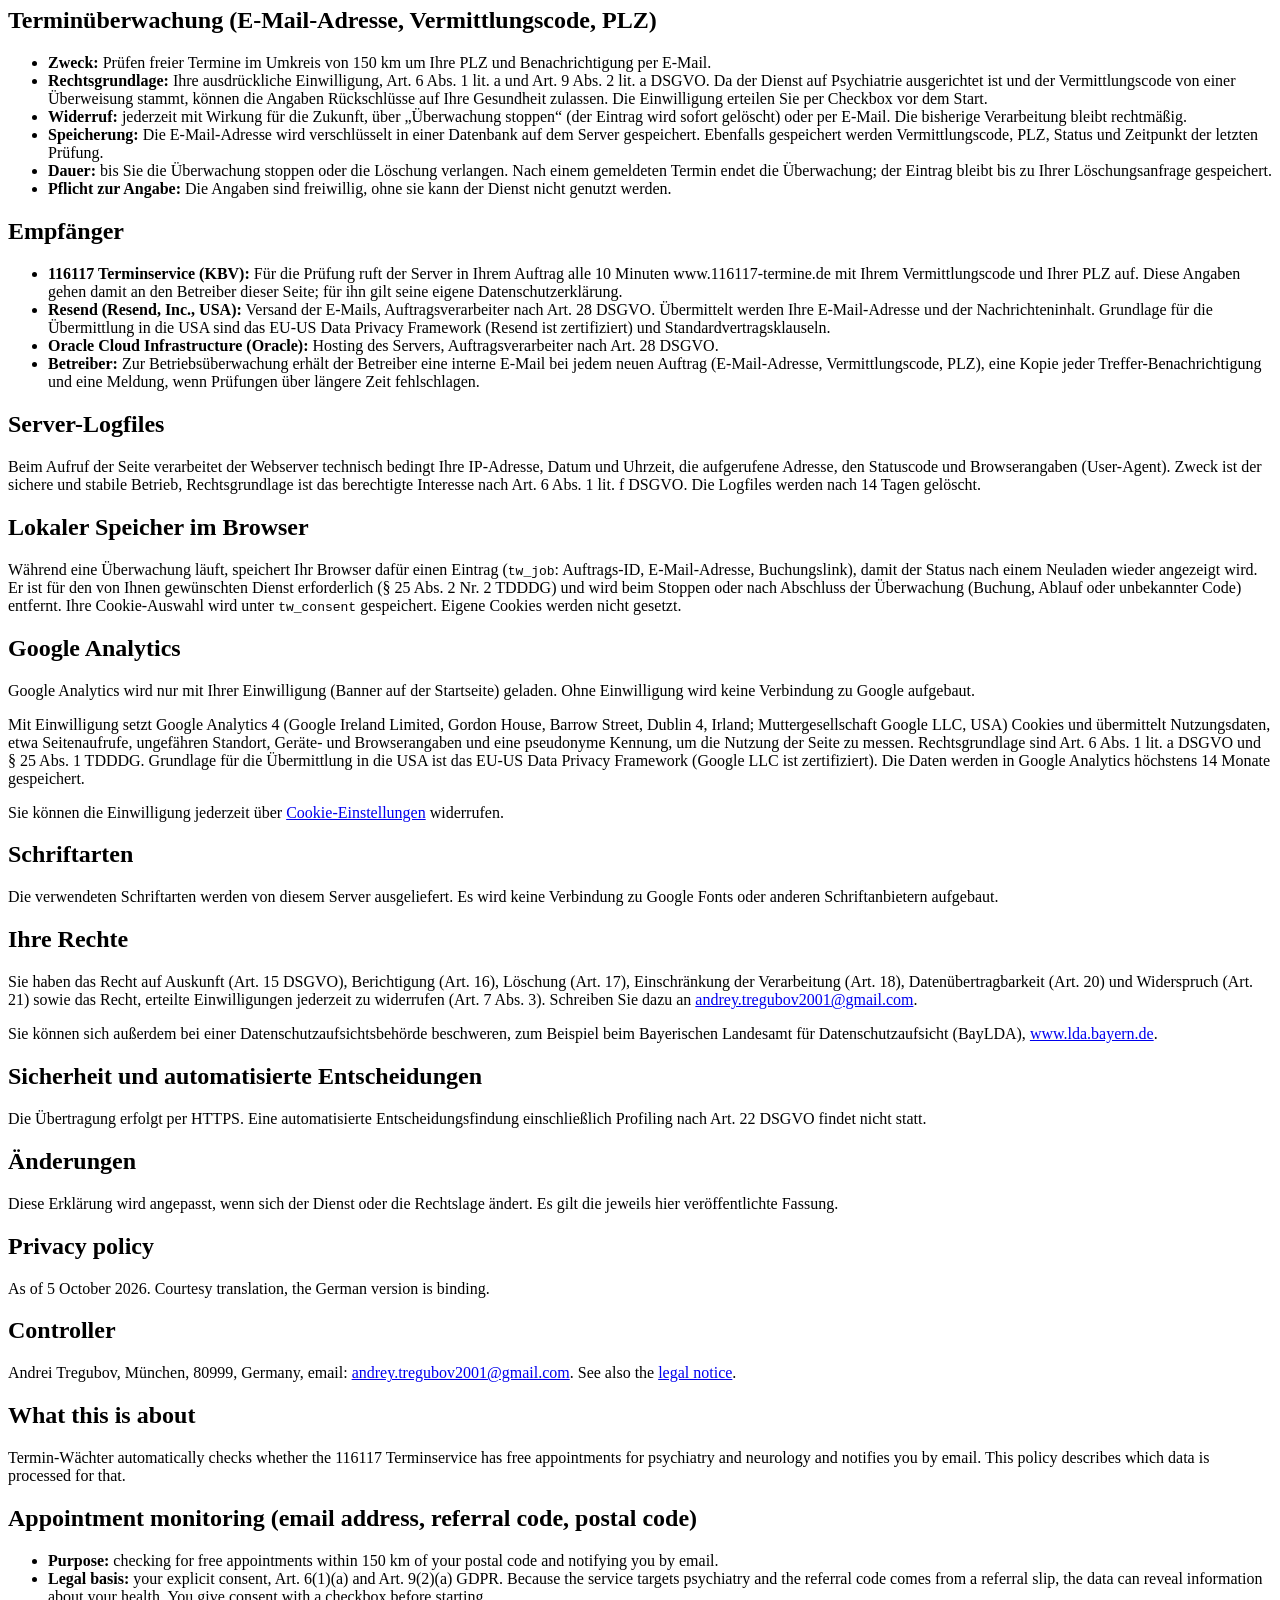
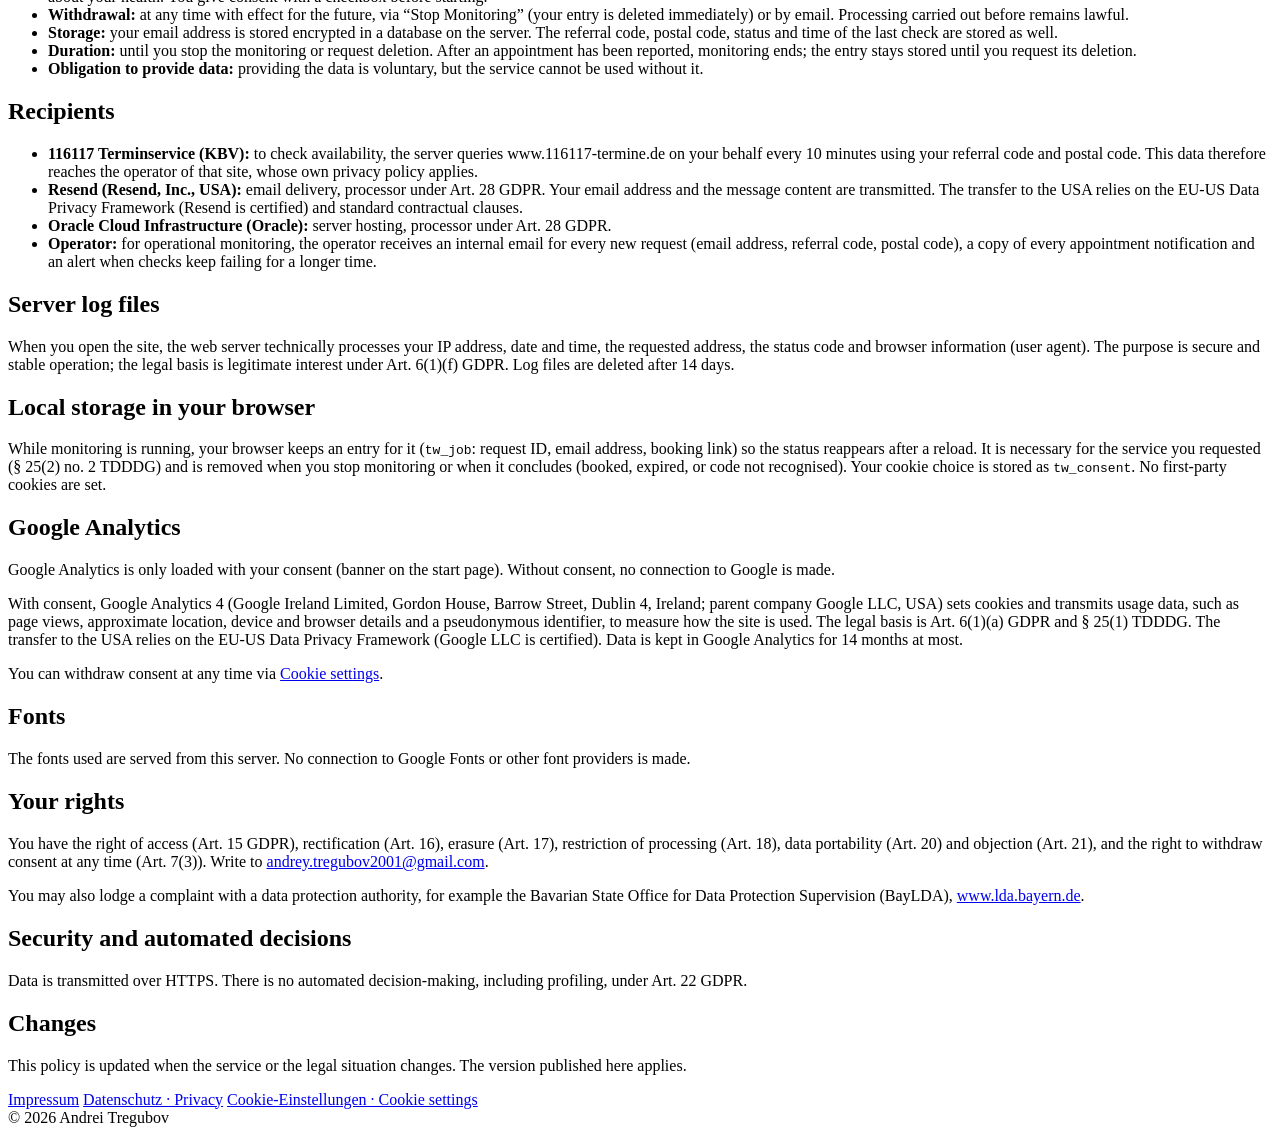
==== commit 2d607047: "Updated backend logic, now monitoring will not stop until user books any of suggested appointments" ====
--- a/static/datenschutz.html
+++ b/static/datenschutz.html
@@ -57,7 +57,7 @@
       <p>Beim Aufruf der Seite verarbeitet der Webserver technisch bedingt Ihre IP-Adresse, Datum und Uhrzeit, die aufgerufene Adresse, den Statuscode und Browserangaben (User-Agent). Zweck ist der sichere und stabile Betrieb, Rechtsgrundlage ist das berechtigte Interesse nach Art. 6 Abs. 1 lit. f DSGVO. Die Logfiles werden nach 14 Tagen gelöscht.</p>
 
       <h2>Lokaler Speicher im Browser</h2>
-      <p>Während eine Überwachung läuft, speichert Ihr Browser dafür einen Eintrag (<code>tw_job</code>: Auftrags-ID, E-Mail-Adresse, Buchungslink), damit der Status nach einem Neuladen wieder angezeigt wird. Er ist für den von Ihnen gewünschten Dienst erforderlich (§ 25 Abs. 2 Nr. 2 TDDDG) und wird beim Stoppen oder nach einem Treffer entfernt. Ihre Cookie-Auswahl wird unter <code>tw_consent</code> gespeichert. Eigene Cookies werden nicht gesetzt.</p>
+      <p>Während eine Überwachung läuft, speichert Ihr Browser dafür einen Eintrag (<code>tw_job</code>: Auftrags-ID, E-Mail-Adresse, Buchungslink), damit der Status nach einem Neuladen wieder angezeigt wird. Er ist für den von Ihnen gewünschten Dienst erforderlich (§ 25 Abs. 2 Nr. 2 TDDDG) und wird beim Stoppen oder nach Abschluss der Überwachung (Buchung, Ablauf oder unbekannter Code) entfernt. Ihre Cookie-Auswahl wird unter <code>tw_consent</code> gespeichert. Eigene Cookies werden nicht gesetzt.</p>
 
       <h2 id="analytics">Google Analytics</h2>
       <p>Google Analytics wird nur mit Ihrer Einwilligung (Banner auf der Startseite) geladen. Ohne Einwilligung wird keine Verbindung zu Google aufgebaut.</p>
@@ -110,7 +110,7 @@
       <p>When you open the site, the web server technically processes your IP address, date and time, the requested address, the status code and browser information (user agent). The purpose is secure and stable operation; the legal basis is legitimate interest under Art. 6(1)(f) GDPR. Log files are deleted after 14 days.</p>
 
       <h2>Local storage in your browser</h2>
-      <p>While monitoring is running, your browser keeps an entry for it (<code>tw_job</code>: request ID, email address, booking link) so the status reappears after a reload. It is necessary for the service you requested (§ 25(2) no. 2 TDDDG) and is removed when you stop or when an appointment is found. Your cookie choice is stored as <code>tw_consent</code>. No first-party cookies are set.</p>
+      <p>While monitoring is running, your browser keeps an entry for it (<code>tw_job</code>: request ID, email address, booking link) so the status reappears after a reload. It is necessary for the service you requested (§ 25(2) no. 2 TDDDG) and is removed when you stop monitoring or when it concludes (booked, expired, or code not recognised). Your cookie choice is stored as <code>tw_consent</code>. No first-party cookies are set.</p>
 
       <h2>Google Analytics</h2>
       <p>Google Analytics is only loaded with your consent (banner on the start page). Without consent, no connection to Google is made.</p>
